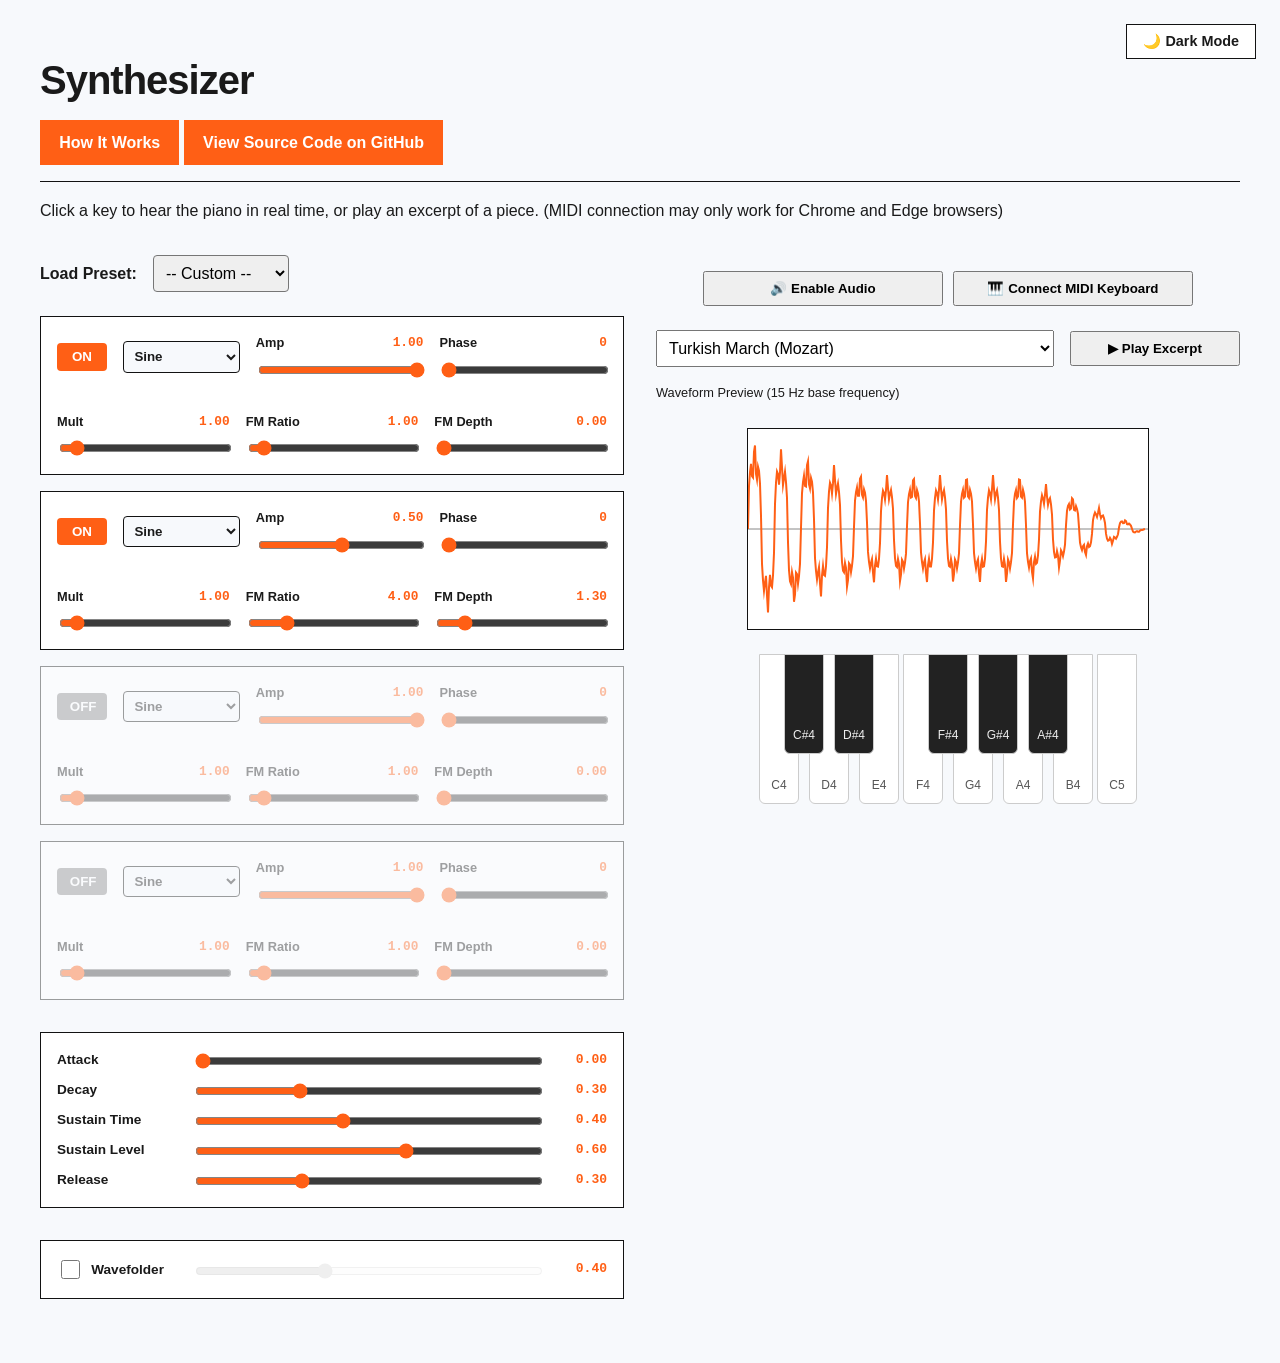
==== index.html @ b99185fd "Adding files" ====
<!DOCTYPE html>
<html lang="en">
<head>
    <meta charset="UTF-8">
    <meta name="viewport" content="width=device-width, initial-scale=1.0">
    <title>Python Synthesizer</title>
    <link rel="stylesheet" href="styles.css">
</head>
<body>
    <button id="theme-toggle" class="theme-btn">🌙 Dark Mode</button>

    <h1>Synthesizer</h1>
    <div class="header-links">
        <a href="about.html">How It Works</a>
        <a href="https://github.com/lemoinehcl/synth.github.io">View Source Code on GitHub</a>
    </a>
    </div>

    <p>Click a key to hear the piano in real time, or play an excerpt of a piece. (MIDI connection may only work for Chrome and Edge browsers)</p>

    <div class="synth-layout">
        <div class="synth-controls">
            <div style="margin-bottom: 1.5rem; display: flex; align-items: center; gap: 1rem;">
                <label for="preset-select" style="font-weight: bold;">Load Preset:</label>
                <select id="preset-select" style="padding: 0.5rem; border-radius: 4px; font-size: 1rem;">
                    <option value="">-- Custom --</option>
                </select>
            </div>
        
        <div id="oscillators">
        <!-- OSCILLATOR 1 -->
        <div class="osc-row" id="osc-0">
            <button class="toggle-btn">ON</button>
            <select class="osc-wave">
                <option value="sin">Sine</option>
                <option value="squ">Square</option>
                <option value="tri">Triangle</option>
                <option value="saw">Saw</option>
                <option value="white">White Noise</option>
                <option value="pink">Pink Noise</option>
                <option value="brown">Brown Noise</option>
            </select>
                <label><span>Amp <output class="osc-val">1.00</output></span><input type="range" class="osc-amp" min="0" max="1" step="0.05" value="1.0"></label>
                <label><span>Phase <output class="osc-val">0</output></span><input type="range" class="osc-phase" min="0" max="360" step="1" value="0"></label>
                <div style="flex-basis: 100%; height: 0; margin: 0; padding: 0;"></div>
                <label><span>Mult <output class="osc-val">1.00</output></span><input type="range" class="osc-mult" min="0.5" max="8" step="0.1" value="1.0"></label>
                <label><span>FM Ratio <output class="osc-val">1.00</output></span><input type="range" class="osc-fm-ratio" min="0" max="20" step="0.1" value="1.0"></label>
                <label><span>FM Depth <output class="osc-val">0.00</output></span><input type="range" class="osc-fm-depth" min="0" max="10" step="0.1" value="0"></label>
        </div>

        <!-- OSCILLATOR 2 -->
        <div class="osc-row" id="osc-1">
            <button class="toggle-btn">ON</button>
            <select class="osc-wave">
                <option value="sin" selected>Sine</option>
                <option value="squ">Square</option>
                <option value="tri">Triangle</option>
                <option value="saw">Saw</option>
                <option value="white">White Noise</option>
                <option value="pink">Pink Noise</option>
                <option value="brown">Brown Noise</option>
            </select>
                <label><span>Amp <output class="osc-val">0.50</output></span><input type="range" class="osc-amp" min="0" max="1" step="0.05" value="0.50"></label>
                <label><span>Phase <output class="osc-val">0</output></span><input type="range" class="osc-phase" min="0" max="360" step="1" value="0"></label>
                <div style="flex-basis: 100%; height: 0; margin: 0; padding: 0;"></div>
                <label><span>Mult <output class="osc-val">1.00</output></span><input type="range" class="osc-mult" min="0.5" max="8" step="0.1" value="1.0"></label>
                <label><span>FM Ratio <output class="osc-val">4.00</output></span><input type="range" class="osc-fm-ratio" min="0" max="20" step="0.1" value="4.0"></label>
                <label><span>FM Depth <output class="osc-val">1.30</output></span><input type="range" class="osc-fm-depth" min="0" max="10" step="0.1" value="1.3"></label>
        </div>

        <!-- OSCILLATOR 3 -->
        <div class="osc-row disabled" id="osc-2">
            <button class="toggle-btn">OFF</button>
            <select class="osc-wave">
                <option value="sin">Sine</option>
                <option value="squ">Square</option>
                <option value="tri">Triangle</option>
                <option value="saw">Saw</option>
                <option value="white">White Noise</option>
                <option value="pink">Pink Noise</option>
                <option value="brown">Brown Noise</option>
            </select>
                <label><span>Amp <output class="osc-val">1.00</output></span><input type="range" class="osc-amp" min="0" max="1" step="0.05" value="1.0"></label>
                <label><span>Phase <output class="osc-val">0</output></span><input type="range" class="osc-phase" min="0" max="360" step="1" value="0"></label>
                <div style="flex-basis: 100%; height: 0; margin: 0; padding: 0;"></div>
                <label><span>Mult <output class="osc-val">1.00</output></span><input type="range" class="osc-mult" min="0.5" max="8" step="0.1" value="1.0"></label>
                <label><span>FM Ratio <output class="osc-val">1.00</output></span><input type="range" class="osc-fm-ratio" min="0" max="20" step="0.1" value="1.0"></label>
                <label><span>FM Depth <output class="osc-val">0.00</output></span><input type="range" class="osc-fm-depth" min="0" max="10" step="0.1" value="0"></label>
        </div>

        <!-- OSCILLATOR 4 -->
        <div class="osc-row disabled" id="osc-3">
            <button class="toggle-btn">OFF</button>
            <select class="osc-wave">
                <option value="sin">Sine</option>
                <option value="squ">Square</option>
                <option value="tri">Triangle</option>
                <option value="saw">Saw</option>
                <option value="white">White Noise</option>
                <option value="pink">Pink Noise</option>
                <option value="brown">Brown Noise</option>
            </select>
                <label><span>Amp <output class="osc-val">1.00</output></span><input type="range" class="osc-amp" min="0" max="1" step="0.05" value="1.0"></label>
                <label><span>Phase <output class="osc-val">0</output></span><input type="range" class="osc-phase" min="0" max="360" step="1" value="0"></label>
                <div style="flex-basis: 100%; height: 0; margin: 0; padding: 0;"></div>
                <label><span>Mult <output class="osc-val">1.00</output></span><input type="range" class="osc-mult" min="0.5" max="8" step="0.1" value="1.0"></label>
                <label><span>FM Ratio <output class="osc-val">1.00</output></span><input type="range" class="osc-fm-ratio" min="0" max="20" step="0.1" value="1.0"></label>
                <label><span>FM Depth <output class="osc-val">0.00</output></span><input type="range" class="osc-fm-depth" min="0" max="10" step="0.1" value="0"></label>
            </div>  
            </div>
            
            <div class="controls">
                <label>Attack</label>        <input type="range" id="attack"  min="0.001" max="1"   step="0.001" value="0.001"> <output id="a-out">0.001</output>
                <label>Decay</label>         <input type="range" id="decay"   min="0.01"  max="1"   step="0.01"  value="0.3">   <output id="d-out">0.30</output>
                <label>Sustain Time</label>  <input type="range" id="s-time"  min="0.0"   max="0.95" step="0.01" value="0.4">   <output id="st-out">0.40</output>
                <label>Sustain Level</label> <input type="range" id="sustain" min="0.05"  max="0.95" step="0.05" value="0.6">   <output id="s-out">0.60</output>
                <label>Release</label>       <input type="range" id="release" min="0.001" max="1"   step="0.001" value="0.3">   <output id="r-out">0.30</output>
            </div>

            <div class="controls" style="grid-template-columns: 120px 1fr 50px; align-items: center;">
                <label style="display: flex; gap: 8px; cursor: pointer;">
                <input type="checkbox" id="wavefolder-toggle" style="width: 1.2rem; height: 1.2rem;">
                Wavefolder
                </label>
                <!-- Slider starts disabled until the checkbox is checked -->
                <input type="range" id="vset" min="0.05" max="1.0" step="0.05" value="0.4" disabled> 
                <output id="vset-out">0.40</output>
            </div>
        </div>

        <!-- RIGHT COLUMN: VISUALS -->
        <div class="synth-visuals">
            <div style="display: flex; justify-content: center; gap: 10px; margin-top: 1rem;">
                <button id="unlock" style="flex: 1; max-width: 240px; padding: 0.5rem 1rem; cursor: pointer; font-weight: bold;">
                    🔊 Enable Audio
                </button>

                <button id="connect-midi" style="flex: 1; max-width: 240px; padding: 0.5rem 1rem; cursor: pointer; font-weight: bold;">
                    🎹 Connect MIDI Keyboard
                </button>
            </div>

            <div style="display: flex; gap: 1rem; align-items: center; margin-top: 1.5rem; flex-wrap: wrap;">
                <select id="score-select" style="padding: 0.5rem; font-size: 1rem; flex: 1;">
                <option value="turkish_march">Turkish March (Mozart)</option>
                <option value="fur_elise">Für Elise (Beethoven)</option>
                <option value="bach_prelude">Prelude in C Major (Bach)</option>
                <option value="nocturne">Nocturne (Chopin)</option>
                <option value="maple_leaf_rag">Maple Leaf Rag (Joplin)</option>
            </select>
        
            <button id="play-score">▶ Play Excerpt</button>

            <div style="text-align: center; font-size: 0.8rem; color: var(--text-main); margin-bottom: 8px;">
                Waveform Preview (15 Hz base frequency)
            </div>
            <canvas id="waveform" width="400" height="200"></canvas>
    </div>
            
            <div class="keyboard" id="keyboard" style="margin-top: 1.5rem;"></div>
        </div>
        

    </div>

    <script src="play/synth.js"></script>
    <script src="play/app.js"></script>

    <script>
        const toggleBtn = document.getElementById('theme-toggle');
        
        // 1. Check local storage or system preference
        const savedTheme = localStorage.getItem('theme');
        const systemPrefersDark = window.matchMedia('(prefers-color-scheme: dark)').matches;
        
        // 2. Set initial theme
        if (savedTheme === 'dark' || (!savedTheme && systemPrefersDark)) {
            document.documentElement.setAttribute('data-theme', 'dark');
            toggleBtn.textContent = '☀️ Light Mode';
        } else {
            document.documentElement.setAttribute('data-theme', 'light');
            toggleBtn.textContent = '🌙 Dark Mode';
        }
                // 3. Toggle function
        toggleBtn.addEventListener('click', () => {
            const currentTheme = document.documentElement.getAttribute('data-theme');
            const newTheme = currentTheme === 'dark' ? 'light' : 'dark';
            
            document.documentElement.setAttribute('data-theme', newTheme);
            localStorage.setItem('theme', newTheme);
            
            toggleBtn.textContent = newTheme === 'dark' ? '☀️ Light Mode' : '🌙 Dark Mode';
        });
    </script>

</body>
</html>
---- styles.css ----
:root {
    --bg-color: #f7f9fc;
    --text-main: #1a1a1a;
    --card-bg: #ffffff;
    --accent: #FF5F15;
    --accent-hover: #15B5FF;
    --border-color: #121212;
}

/* Dark Mode Overrides */
[data-theme="dark"] {
    --bg-color: #121212;
    --text-main: #f3f4f6;
    --card-bg: #1e1e1e;
    --accent: #FF5F15;
    --accent-hover: #15B5FF;
    --border-color: #f7f9fc;
}

/* ==========================================================================
   Theme Toggle Button
   ========================================================================== */
.theme-btn {
    position: fixed;
    top: 1.5rem;
    right: 1.5rem;
    background-color: var(--card-bg);
    color: var(--text-main);
    border: 1px solid var(--border-color);
    padding: 0.5rem 1rem;
    font-family: inherit;
    font-size: 0.9rem;
    font-weight: 600;
    cursor: pointer;
    /* box-shadow: var(--shadow); */
    transition: all 0.2s ease;
    z-index: 1000;
}

.theme-btn:hover {
    /* transform: translateY(-2px); */
    border-color: var(--accent);
    color: var(--accent);
}

@media (max-width: 600px) {
    .theme-btn {
        top: 1rem;
        right: 1rem;
        padding: 0.4rem 0.8rem;
        font-size: 0.8rem;
    }
}

/* Oscillator Grid */
#oscillators {
    display: flex;
    flex-direction: row;
    gap: 1rem;
    margin-bottom: 1rem;
}

.osc-row {
    display: flex;
    flex-wrap: wrap;
    gap: 1rem;
    align-items: center;
    padding: 1rem;
    background: var(--card-bg);
    border: 1px solid var(--border-color);
    transition: opacity 0.2s ease;
}

/* .osc-row label {
    display: flex;
    flex-direction: column;
    font-size: 0.8rem;
    font-weight: 600;
    color: var(--text-muted);
    flex: 1;
    min-width: 80px;
} */

/* Align the text on the left and the output number on the right */
.osc-row label span {
    display: flex;
    justify-content: space-between;
    margin-bottom: 4px;
}

.osc-row label output,
.controls output {
    color: var(--accent);
    font-family: monospace;
    font-weight: 600;
}

.osc-row.disabled {
    opacity: 0.4;
}

.osc-row.disabled label,
.osc-row.disabled select {
    pointer-events: none;
}

.osc-row label {
    display: flex;
    flex-direction: column;
    font-size: 0.8rem;
    font-weight: 600;
    color: var(--text-main);
    flex: 1;
    min-width: 80px;
}
.osc-row input[type="range"],
.controls input[type="range"] {
    accent-color: var(--accent);
    width: 100%;
    margin-top: 4px;
}

input[type="range"]:disabled {
    opacity: 0.3;
    cursor: not-allowed;
}


/* .osc-row input[type="range"] {
    accent-color: var(--accent);
    width: 100%;
    margin-top: 4px;
} */

.osc-row select {
    padding: 0.4rem;
    border-radius: 4px;
    border: 1px solid var(--border-color);
    background: var(--bg-color);
    color: var(--text-main);
    font-weight: 600;
}

.toggle-btn {
    padding: 0.4rem 0.8rem;
    border-radius: 4px;
    border: none;
    background: var(--accent);
    color: white;
    font-weight: bold;
    cursor: pointer;
    width: 50px;
}

.osc-row.disabled .toggle-btn {
    background: #888;
}

input[type="range"]:disabled {
    opacity: 0.3;
    cursor: not-allowed;
}

.controls label {
    display: flex;
    align-items: center;
    gap: 0.5rem;
    font-size: 0.85rem;
    font-weight: 600;
    color: var(--text-main);
}

/* .keyboard { display: flex; gap: 4px; margin: 1rem 0; user-select: none; }
.key {
    width: 44px; height: 140px; background: #fff; border: 1px solid #ccc;
    border-radius: 0 0 6px 6px; cursor: pointer;
    display: flex; align-items: flex-end; justify-content: center;
    padding-bottom: 8px; font-size: 0.75rem; color: #555;
    transition: background 0.05s;
}

.key.black { background: #222; color: #eee; height: 90px; margin: 0 -22px; z-index: 2; } */

/* Keep the keyboard on one single line */
.keyboard { 
    display: flex; 
    flex-wrap: nowrap; /* Forces it to stay on one line */
    gap: 4px; 
    margin: 1rem 0; 
    user-select: none; 
}

.key {
    width: 38px; /* Reduced from 44px so it fits the column */
    height: 140px; 
    background: #fff; 
    border: 1px solid #ccc;
    border-radius: 0 0 6px 6px; 
    cursor: pointer;
    display: flex; 
    align-items: flex-end; 
    justify-content: center;
    padding-bottom: 8px; 
    font-size: 0.75rem; 
    color: #555;
    transition: background 0.05s;
}

/* Adjust the black keys to match the new width */
.key.black { 
    background: #222; 
    color: #eee; 
    height: 90px; 
    width: 38px; 
    margin: 0 -19px; /* Half of the width */
    z-index: 2; 
}

/* Make the keyboard container scrollable if it still overflows on tiny screens */
.synth-visuals {
    overflow-x: auto;
}

.key:active, .key.playing { background: #60a5fa; color: #fff; }
.controls { display: grid; grid-template-columns: 120px 1fr 50px; 
    background: var(--card-bg);
    gap: 0.5rem 1rem; 
    align-items: center; 
    margin: 1rem 0; 
    padding: 1rem;
    border: 1px solid var(--border-color)
}

.controls output { text-align: right; font-family: monospace; }
.visualizer-container {
    display: flex;
    flex-wrap: wrap;
    gap: 2rem;
    align-items: center;
    margin: 1rem 0;
}

.keyboard-wrapper { 
    flex: 1; 
    min-width: 300px; 
    display: flex;
    justify-content: center;
}

.plot-wrapper { 
    flex: 1; 
    min-width: 300px; 
    display: flex;
    flex-direction: column;
    align-items: center;
}

#play-score {
    min-width: 170px;
    text-align: center;
    padding: 0.5rem 1rem;
    cursor: pointer;
    font-weight: bold;
}

canvas {
    display: block;  
    margin: 0 auto; 
    width: 100%; 
    max-width: 400px;
    height: auto;
    background: var(--card-bg);
    border: 1px solid var(--border-color);
}

body {
    font-family: Trebuchet MS, Helvetica, sans-serif;
    background-color: var(--bg-color);
    color: var(--text-main);
    line-height: 1.6;
    max-width: 1200px;
    margin: 0 auto;
    padding: 3rem 1.5rem;
    transition: background-color 0.3s ease, color 0.3s ease;
}

h1 {
    font-size: 2.5rem;
    font-weight: 800;
    letter-spacing: -0.025em;
    margin-top: 0;
    margin-bottom: 0.5rem;
    color: var(--text-main);
}

h2 {
    font-size: 1.5rem;
    font-weight: 600;
    margin-top: 0;
    margin-bottom: 0.75rem;
    color: var(--text-main);
}

p {
    color: var(--text-main);
    margin-bottom: 1.25rem;
}

.header-links {
    margin-bottom: 1rem;
    padding-bottom: 1rem;
    border-bottom: 1px solid var(--border-color);
}

.header-links p {
    font-size: 1.1rem;
    max-width: 70ch;
}

.header-links a {
    display: inline-flex;
    padding: 0.6rem 1.2rem;
    background: var(--accent); color: white; text-decoration: none;
    /* border-radius: 6px;  */
    font-weight: 600;
    align-items: center;
    /* color: var(--accent); */
    /* text-decoration: none; */
    /* font-weight: 500; */
    font-size: 1rem;
    transition: color 0.2s ease;
}

.header-links a:hover {
    /* color: var(--accent-hover); */
    text-decoration: underline;
}

.audio-card {
    padding: 0.5rem;
    background-color: var(--card-bg);
    margin-bottom: 0.5rem;
}


audio {
    width: 100%;
    margin-top: 0.5rem;
    margin-bottom: 1rem;
    border: 1px solid var(--border-color);
    border-radius: 30px;
}

audio::-webkit-media-controls-panel {
    background-color: #f7f9fc;
}

.audio-card img {
    display: block;
    width: 80%;
    height: auto;
    /* border-radius: 8px; */
    border: 1px solid var(--border-color);
    background-color: #fff;
    margin-top: 0.5rem;
    margin: 0.5rem auto 0;
}

pre, code {
    font-family: ui-monospace, SFMono-Regular, Menlo, Monaco, Consolas, monospace;
    background-color: var(--bg-color);
    font-size: 0.9em;
}

code {
    padding: 0.2em 0.4em;
}

pre {
    padding: 1rem;
    overflow-x: auto;
}

@media (max-width: 600px) {
    body {
        padding: 1.5rem 1rem;
    }
    
    h1 {
        font-size: 2rem;
    }
    
    .audio-card {
        padding: 1.25rem;
    }
}

/* ==========================================================================
   Two-Column Synth Layout
   ========================================================================== */
.synth-layout {
    display: grid;
    grid-template-columns: 1fr 1fr;
    gap: 2rem;
    align-items: start;
    margin-top: 2rem;
}

.synth-controls {
    display: flex;
    flex-direction: column;
}

/* Make the visualizer stick to the top when scrolling through controls */
.synth-visuals {
    position: sticky;
    top: 2rem;
    background: var(--bg-color);
    padding-bottom: 1rem;
}

/* Make oscillators stack vertically in the left column instead of horizontally */
#oscillators {
    flex-direction: column; 
}

/* Adjust the keyboard to fit the right column */
.synth-visuals .keyboard {
    display: flex;
    justify-content: center;
    flex-wrap: wrap; /* allows wrapping if the screen is narrow */
}

/* Responsive: Stack columns on small screens */
@media (max-width: 850px) {
    .synth-layout {
        grid-template-columns: 1fr;
    }
    .synth-visuals {
        position: static; /* remove sticky on mobile */
        order: -1; /* Optional: puts the visuals at the top on mobile */
        margin-bottom: 2rem;
    }
}

/* ==========================================================================
   About Page Layout
   ========================================================================== */
.about-grid {
    display: grid;
    grid-template-columns: 1fr 1fr;
    gap: 1rem;
    margin-top: 1.5rem;
    margin-bottom: 1.5rem;
    align-items: stretch; /* Makes both columns the same height */
}

.about-column {
    background-color: var(--card-bg);
    border: 1px solid var(--border-color);
    padding: 1rem;
    /* border-radius: 8px; Optional: makes the cards look softer */
    box-sizing: border-box; /* Ensures padding doesn't break the width */
    height: 100%; /* Stretches the background to match the tallest column */
    display: flex;
    flex-direction: column;
    justify-content: center; /* Centers content vertically if one side is shorter */
}

.about-column h2 {
    margin-top: 0;
}

/* Make images responsive and centered */
.about-img {
    width: 100%;
    max-width: 500px;
    height: auto;
    display: block;
    margin: 0 auto;
    /* border: 1px solid var(--border-color); */
    background-color: #fff; /* Keeps plots visible in dark mode */
}

figcaption {
    font-size: 0.85rem;
    text-align: center;
    margin-top: 1rem;
    color: var(--text-main);
    opacity: 0.8;
}

/* Ensure code blocks don't overflow the columns */
pre {
    white-space: pre-wrap;
    word-wrap: break-word;
}

/* ==========================================================================
   About Page Responsive (Mobile Stacking)
   ========================================================================== */
@media (max-width: 768px) {
    .about-grid {
        grid-template-columns: 1fr; /* Stacks into a single column */
    }
    
    .about-column {
        padding: 1.5rem;
    }

    /* Force text to the top and images to the bottom */
    .about-grid .text-col {
        order: 1;
    }
    .about-grid .image-col {
        order: 2;
    }
}
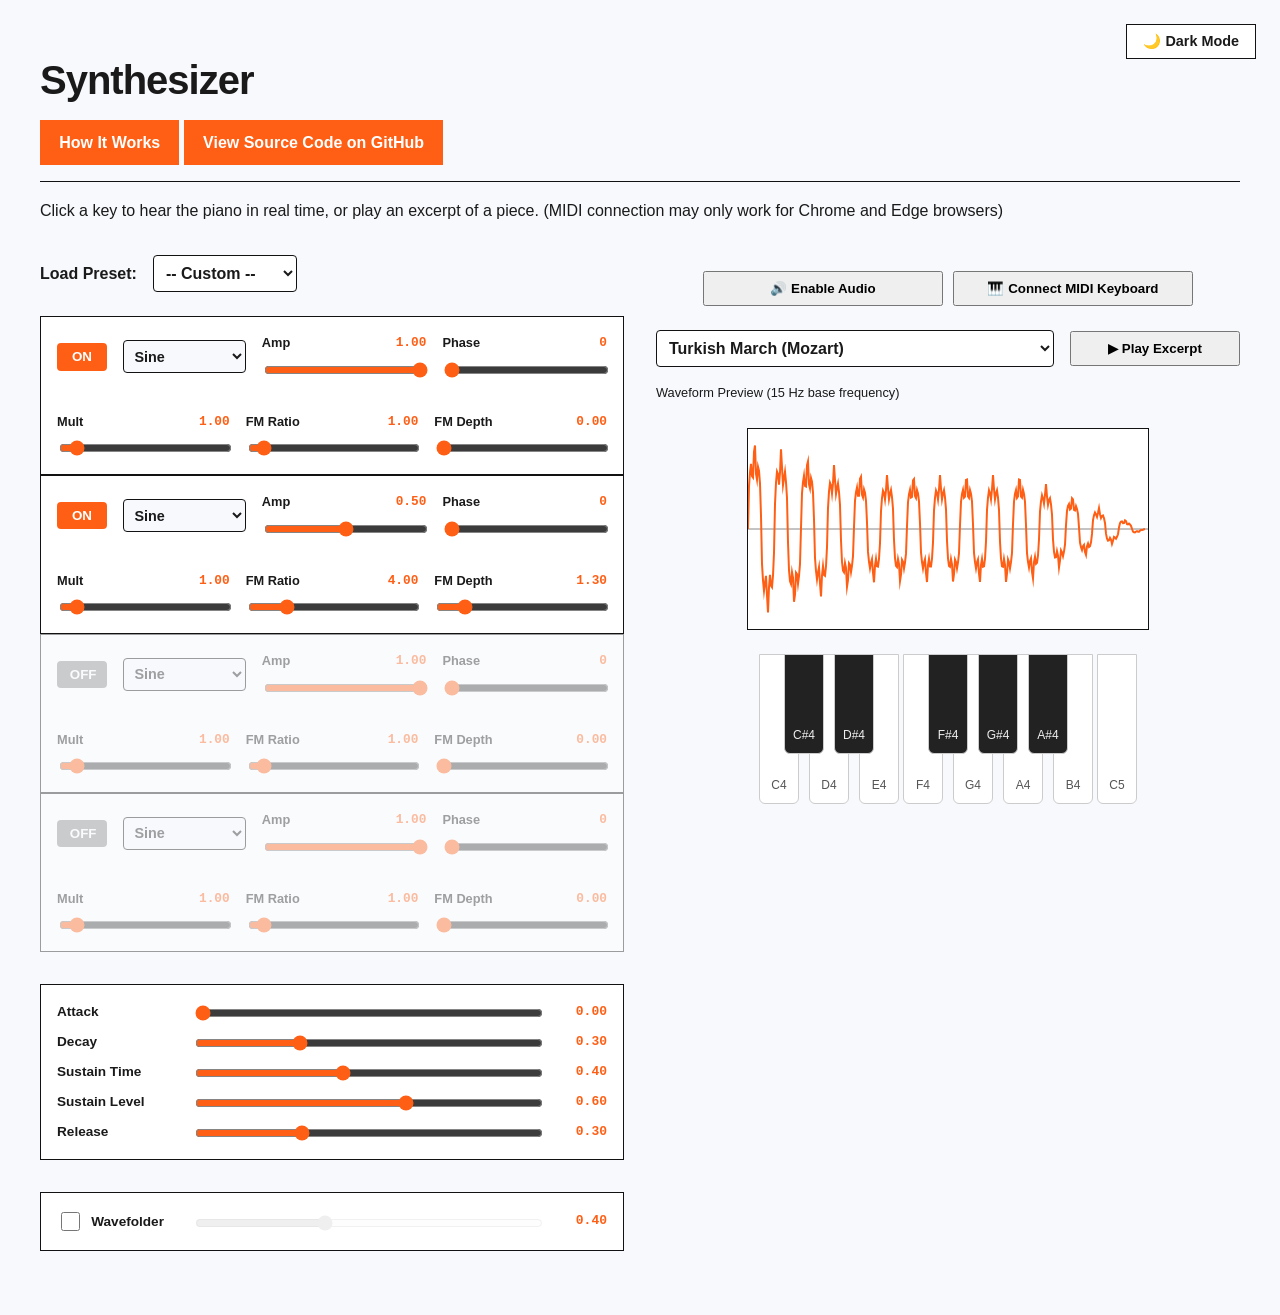
==== commit 137fbfc6: "fixed mobile" ====
--- a/index.html
+++ b/index.html
@@ -3,7 +3,7 @@
 <head>
     <meta charset="UTF-8">
     <meta name="viewport" content="width=device-width, initial-scale=1.0">
-    <title>Python Synthesizer</title>
+    <title>Online Synthesizer</title>
     <link rel="stylesheet" href="styles.css">
 </head>
 <body>
@@ -169,11 +169,9 @@
     <script>
         const toggleBtn = document.getElementById('theme-toggle');
         
-        // 1. Check local storage or system preference
         const savedTheme = localStorage.getItem('theme');
         const systemPrefersDark = window.matchMedia('(prefers-color-scheme: dark)').matches;
         
-        // 2. Set initial theme
         if (savedTheme === 'dark' || (!savedTheme && systemPrefersDark)) {
             document.documentElement.setAttribute('data-theme', 'dark');
             toggleBtn.textContent = '☀️ Light Mode';
@@ -181,7 +179,7 @@
             document.documentElement.setAttribute('data-theme', 'light');
             toggleBtn.textContent = '🌙 Dark Mode';
         }
-                // 3. Toggle function
+
         toggleBtn.addEventListener('click', () => {
             const currentTheme = document.documentElement.getAttribute('data-theme');
             const newTheme = currentTheme === 'dark' ? 'light' : 'dark';
--- a/styles.css
+++ b/styles.css
@@ -3,7 +3,6 @@
     --text-main: #1a1a1a;
     --card-bg: #ffffff;
     --accent: #FF5F15;
-    --accent-hover: #15B5FF;
     --border-color: #121212;
 }
 
@@ -13,7 +12,6 @@
     --text-main: #f3f4f6;
     --card-bg: #1e1e1e;
     --accent: #FF5F15;
-    --accent-hover: #15B5FF;
     --border-color: #f7f9fc;
 }
 
@@ -32,13 +30,11 @@
     font-size: 0.9rem;
     font-weight: 600;
     cursor: pointer;
-    /* box-shadow: var(--shadow); */
     transition: all 0.2s ease;
     z-index: 1000;
 }
 
 .theme-btn:hover {
-    /* transform: translateY(-2px); */
     border-color: var(--accent);
     color: var(--accent);
 }
@@ -53,13 +49,6 @@
 }
 
 /* Oscillator Grid */
-#oscillators {
-    display: flex;
-    flex-direction: row;
-    gap: 1rem;
-    margin-bottom: 1rem;
-}
-
 .osc-row {
     display: flex;
     flex-wrap: wrap;
@@ -71,28 +60,10 @@
     transition: opacity 0.2s ease;
 }
 
-/* .osc-row label {
-    display: flex;
-    flex-direction: column;
-    font-size: 0.8rem;
-    font-weight: 600;
-    color: var(--text-muted);
-    flex: 1;
-    min-width: 80px;
-} */
-
-/* Align the text on the left and the output number on the right */
 .osc-row label span {
     display: flex;
     justify-content: space-between;
     margin-bottom: 4px;
-}
-
-.osc-row label output,
-.controls output {
-    color: var(--accent);
-    font-family: monospace;
-    font-weight: 600;
 }
 
 .osc-row.disabled {
@@ -124,13 +95,6 @@
     opacity: 0.3;
     cursor: not-allowed;
 }
-
-
-/* .osc-row input[type="range"] {
-    accent-color: var(--accent);
-    width: 100%;
-    margin-top: 4px;
-} */
 
 .osc-row select {
     padding: 0.4rem;
@@ -156,11 +120,6 @@
     background: #888;
 }
 
-input[type="range"]:disabled {
-    opacity: 0.3;
-    cursor: not-allowed;
-}
-
 .controls label {
     display: flex;
     align-items: center;
@@ -170,28 +129,16 @@
     color: var(--text-main);
 }
 
-/* .keyboard { display: flex; gap: 4px; margin: 1rem 0; user-select: none; }
-.key {
-    width: 44px; height: 140px; background: #fff; border: 1px solid #ccc;
-    border-radius: 0 0 6px 6px; cursor: pointer;
-    display: flex; align-items: flex-end; justify-content: center;
-    padding-bottom: 8px; font-size: 0.75rem; color: #555;
-    transition: background 0.05s;
-}
-
-.key.black { background: #222; color: #eee; height: 90px; margin: 0 -22px; z-index: 2; } */
-
-/* Keep the keyboard on one single line */
 .keyboard { 
     display: flex; 
-    flex-wrap: nowrap; /* Forces it to stay on one line */
+    flex-wrap: nowrap;
     gap: 4px; 
     margin: 1rem 0; 
     user-select: none; 
 }
 
 .key {
-    width: 38px; /* Reduced from 44px so it fits the column */
+    width: 38px;
     height: 140px; 
     background: #fff; 
     border: 1px solid #ccc;
@@ -206,17 +153,15 @@
     transition: background 0.05s;
 }
 
-/* Adjust the black keys to match the new width */
 .key.black { 
     background: #222; 
     color: #eee; 
     height: 90px; 
     width: 38px; 
-    margin: 0 -19px; /* Half of the width */
+    margin: 0 -19px;
     z-index: 2; 
 }
 
-/* Make the keyboard container scrollable if it still overflows on tiny screens */
 .synth-visuals {
     overflow-x: auto;
 }
@@ -231,7 +176,26 @@
     border: 1px solid var(--border-color)
 }
 
-.controls output { text-align: right; font-family: monospace; }
+select {
+    padding: 0.4rem;
+    border-radius: 4px;
+    border: 1px solid var(--border-color);
+    background: var(--card-bg);
+    color: var(--text-main);
+    font-family: inherit;
+    font-size: 0.9rem;
+    font-weight: 600;
+    cursor: pointer;
+}
+
+.osc-row label output,
+.controls output {
+    color: var(--accent);
+    font-family: monospace;
+    text-align: right;
+    font-weight: 600;
+}
+
 .visualizer-container {
     display: flex;
     flex-wrap: wrap;
@@ -321,49 +285,25 @@
     display: inline-flex;
     padding: 0.6rem 1.2rem;
     background: var(--accent); color: white; text-decoration: none;
-    /* border-radius: 6px;  */
     font-weight: 600;
     align-items: center;
-    /* color: var(--accent); */
-    /* text-decoration: none; */
-    /* font-weight: 500; */
     font-size: 1rem;
     transition: color 0.2s ease;
 }
 
 .header-links a:hover {
-    /* color: var(--accent-hover); */
     text-decoration: underline;
 }
-
-.audio-card {
-    padding: 0.5rem;
-    background-color: var(--card-bg);
-    margin-bottom: 0.5rem;
-}
-
 
 audio {
     width: 100%;
+    min-height: 40px;
     margin-top: 0.5rem;
     margin-bottom: 1rem;
-    border: 1px solid var(--border-color);
-    border-radius: 30px;
 }
 
 audio::-webkit-media-controls-panel {
     background-color: #f7f9fc;
-}
-
-.audio-card img {
-    display: block;
-    width: 80%;
-    height: auto;
-    /* border-radius: 8px; */
-    border: 1px solid var(--border-color);
-    background-color: #fff;
-    margin-top: 0.5rem;
-    margin: 0.5rem auto 0;
 }
 
 pre, code {
@@ -388,10 +328,6 @@
     
     h1 {
         font-size: 2rem;
-    }
-    
-    .audio-card {
-        padding: 1.25rem;
     }
 }
 
@@ -411,7 +347,6 @@
     flex-direction: column;
 }
 
-/* Make the visualizer stick to the top when scrolling through controls */
 .synth-visuals {
     position: sticky;
     top: 2rem;
@@ -419,28 +354,16 @@
     padding-bottom: 1rem;
 }
 
-/* Make oscillators stack vertically in the left column instead of horizontally */
 #oscillators {
     flex-direction: column; 
-}
-
-/* Adjust the keyboard to fit the right column */
+    gap: 1rem;
+    margin-bottom: 1rem;
+}
+
 .synth-visuals .keyboard {
     display: flex;
     justify-content: center;
-    flex-wrap: wrap; /* allows wrapping if the screen is narrow */
-}
-
-/* Responsive: Stack columns on small screens */
-@media (max-width: 850px) {
-    .synth-layout {
-        grid-template-columns: 1fr;
-    }
-    .synth-visuals {
-        position: static; /* remove sticky on mobile */
-        order: -1; /* Optional: puts the visuals at the top on mobile */
-        margin-bottom: 2rem;
-    }
+    flex-wrap: nowrap;
 }
 
 /* ==========================================================================
@@ -452,34 +375,31 @@
     gap: 1rem;
     margin-top: 1.5rem;
     margin-bottom: 1.5rem;
-    align-items: stretch; /* Makes both columns the same height */
+    align-items: stretch;
 }
 
 .about-column {
     background-color: var(--card-bg);
     border: 1px solid var(--border-color);
     padding: 1rem;
-    /* border-radius: 8px; Optional: makes the cards look softer */
-    box-sizing: border-box; /* Ensures padding doesn't break the width */
-    height: 100%; /* Stretches the background to match the tallest column */
+    box-sizing: border-box;
+    height: 100%;
     display: flex;
     flex-direction: column;
-    justify-content: center; /* Centers content vertically if one side is shorter */
+    justify-content: center;
 }
 
 .about-column h2 {
     margin-top: 0;
 }
 
-/* Make images responsive and centered */
 .about-img {
     width: 100%;
     max-width: 500px;
     height: auto;
     display: block;
     margin: 0 auto;
-    /* border: 1px solid var(--border-color); */
-    background-color: #fff; /* Keeps plots visible in dark mode */
+    background-color: #fff;
 }
 
 figcaption {
@@ -490,29 +410,87 @@
     opacity: 0.8;
 }
 
-/* Ensure code blocks don't overflow the columns */
 pre {
     white-space: pre-wrap;
     word-wrap: break-word;
 }
 
-/* ==========================================================================
-   About Page Responsive (Mobile Stacking)
-   ========================================================================== */
 @media (max-width: 768px) {
     .about-grid {
-        grid-template-columns: 1fr; /* Stacks into a single column */
+        grid-template-columns: 1fr;
     }
     
     .about-column {
         padding: 1.5rem;
     }
 
-    /* Force text to the top and images to the bottom */
     .about-grid .text-col {
         order: 1;
     }
     .about-grid .image-col {
         order: 2;
     }
-}+}
+
+@media (max-width: 850px) {
+    .keyboard-wrapper {
+        overflow-x: auto;
+        padding-bottom: 1rem;
+        justify-content: flex-start;
+    }
+    .keyboard {
+        margin: 0 auto;
+    }
+}
+
+@media (max-width: 850px) {
+    .synth-layout {
+        grid-template-columns: 1fr;
+    }
+    .synth-visuals {
+        position: static;
+        order: -1;
+        margin-bottom: 2rem;
+    }
+
+    .osc-row {
+        display: grid;
+        grid-template-columns: repeat(6, 1fr);
+        gap: 0.5rem 1rem;
+    }
+
+    .osc-row .toggle-btn {
+        grid-column: span 1;
+        width: 100%;
+        padding: 0.4rem 0;
+    }
+    .osc-row .osc-wave {
+        grid-column: span 2;
+        width: 100%;
+    }
+    .osc-row label:nth-of-type(1) {
+        grid-column: span 3;
+    }
+
+    .osc-row label:nth-of-type(2) {
+        grid-column: span 3;
+    }
+    .osc-row label:nth-of-type(3) {
+        grid-column: span 3;
+    }
+
+    .osc-row label:nth-of-type(4) {
+        grid-column: span 3;
+    }
+    .osc-row label:nth-of-type(5) {
+        grid-column: span 3;
+    }
+
+    .osc-row > div[style*="flex-basis"] {
+        display: none;
+    }
+
+    .osc-row label {
+        min-width: 0;
+    }
+}
